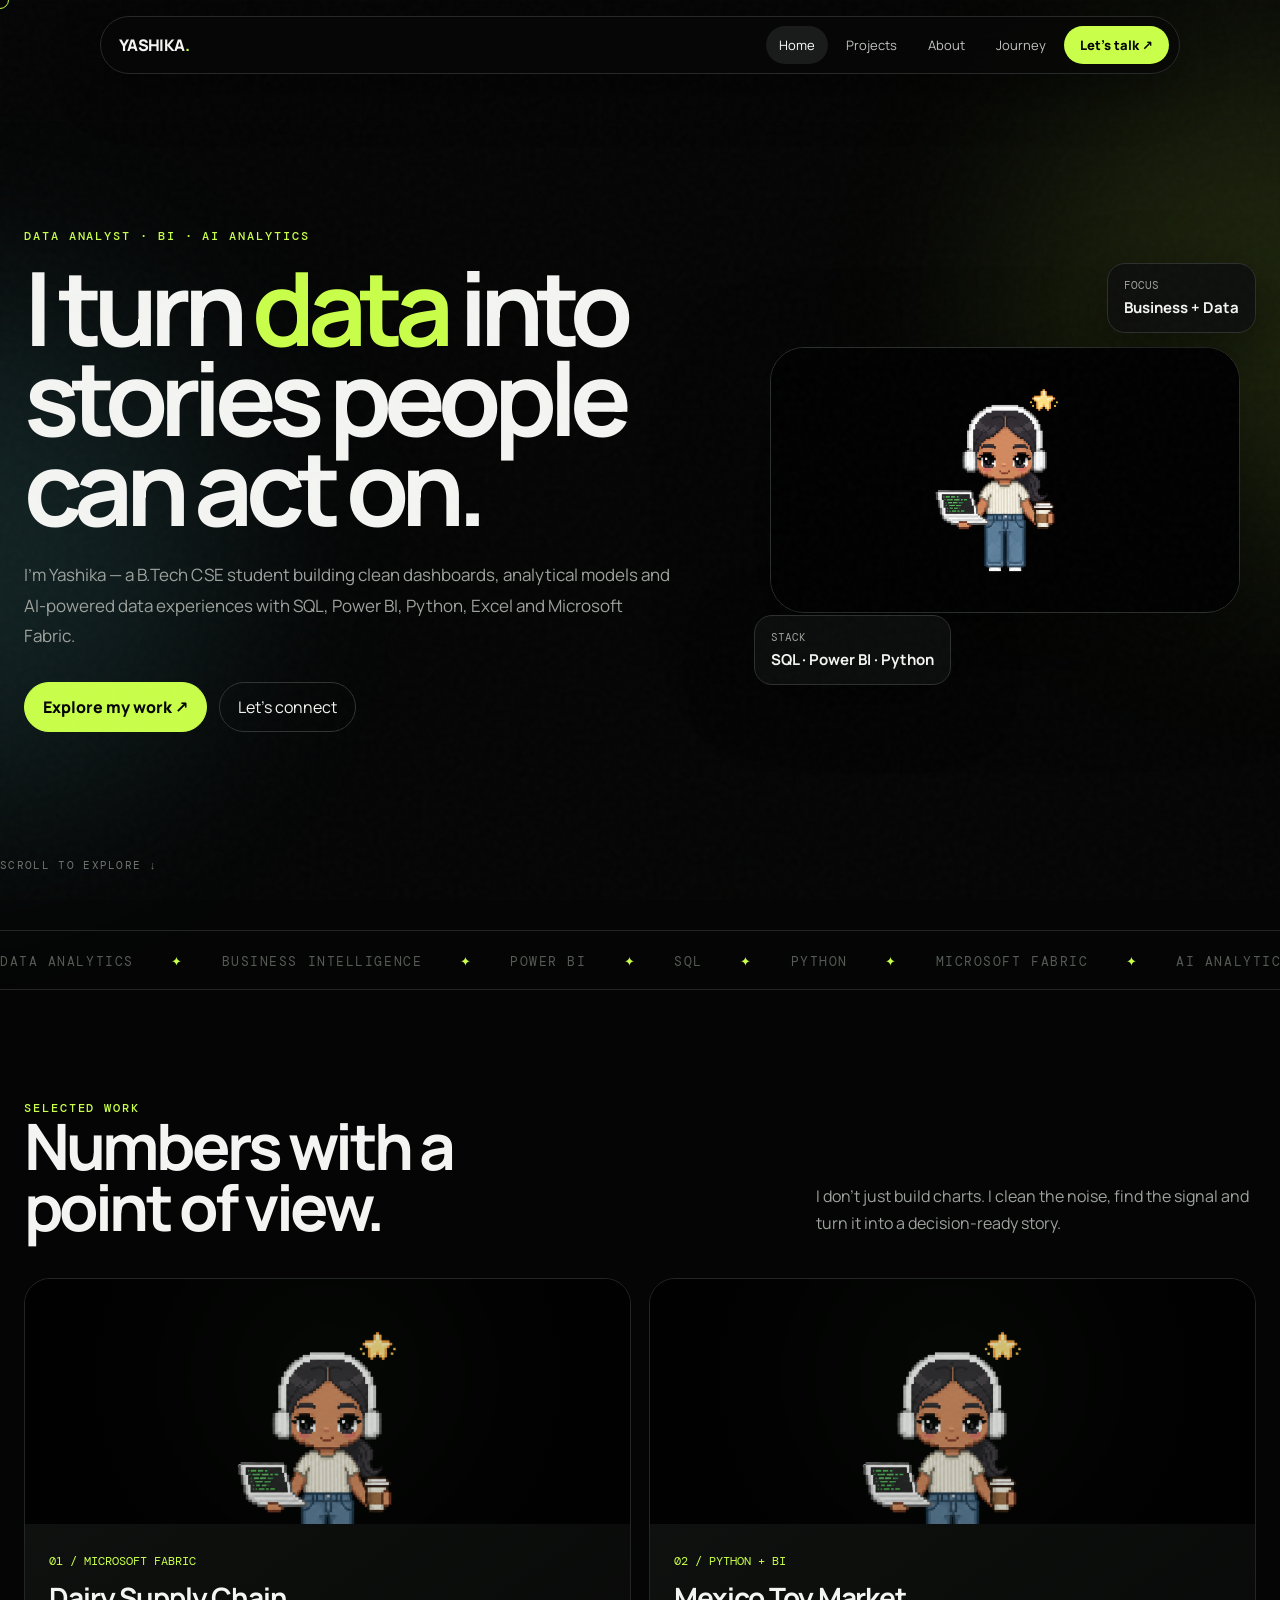
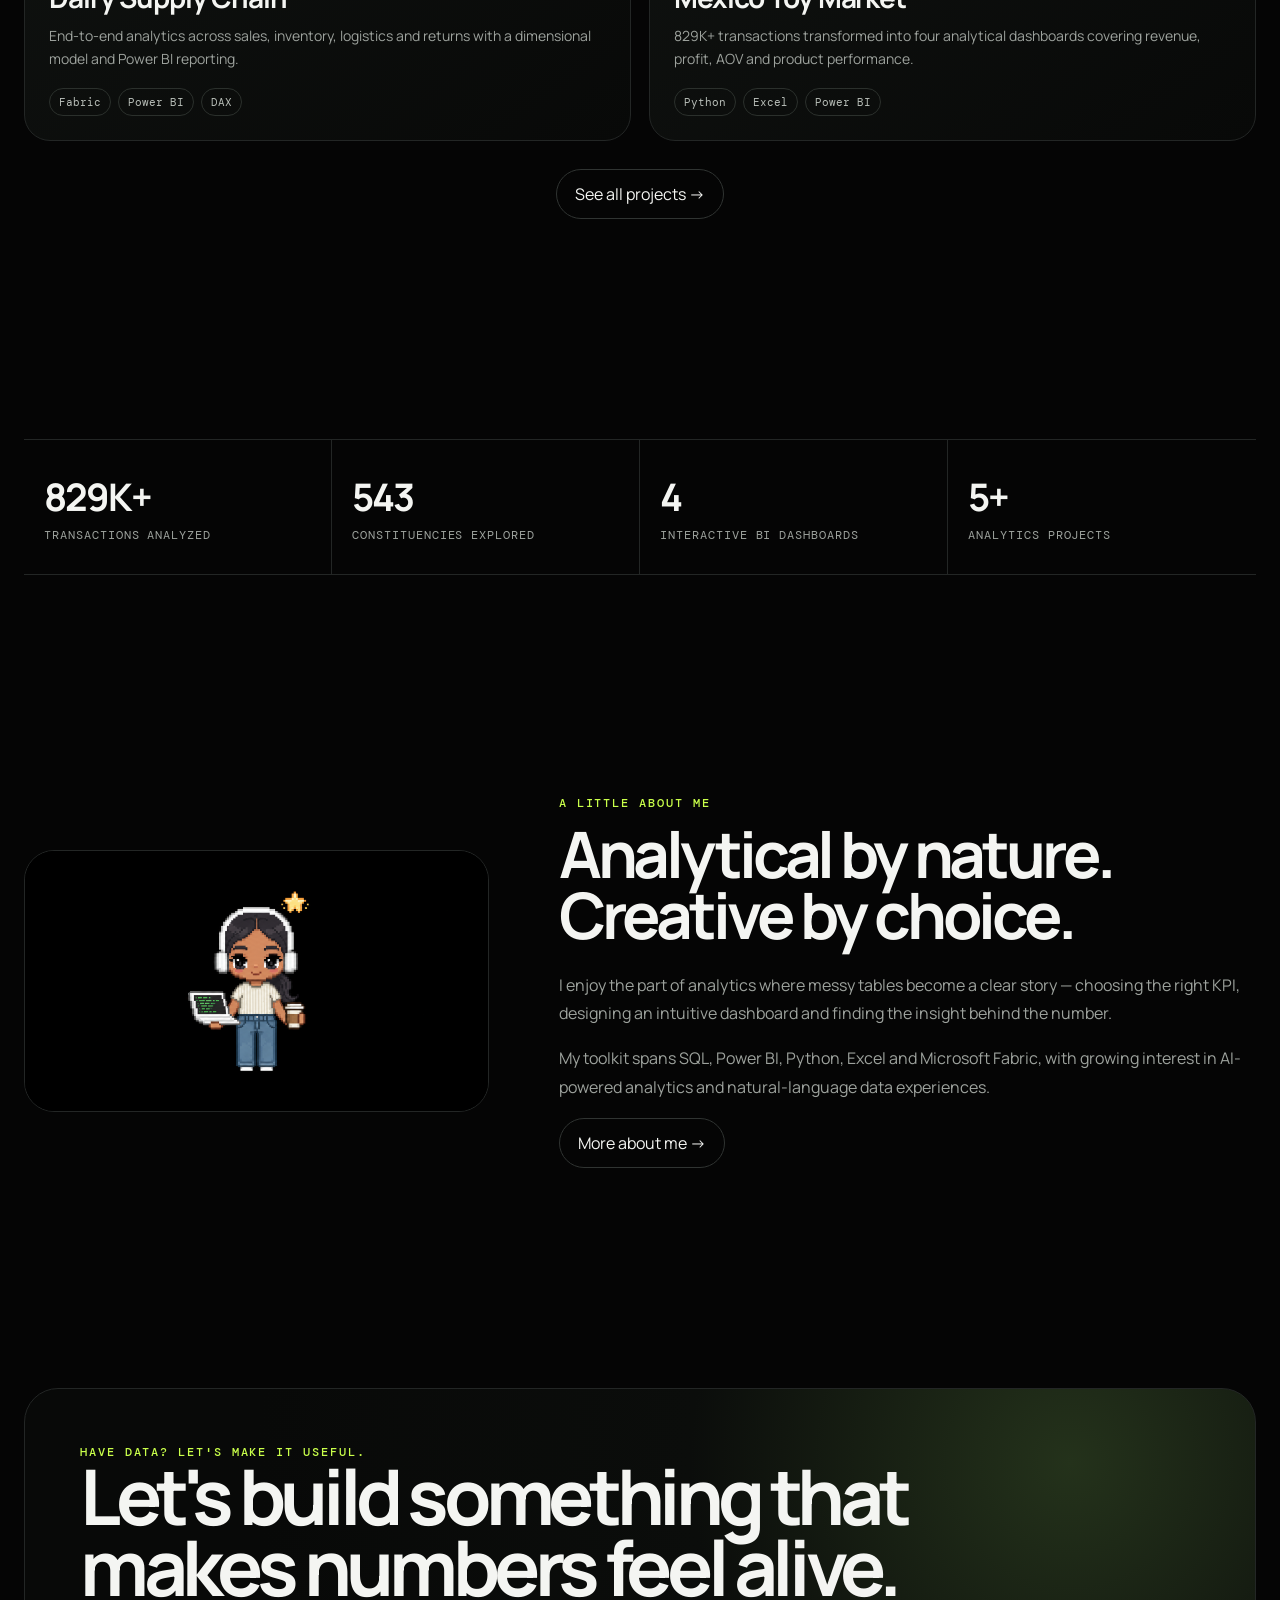
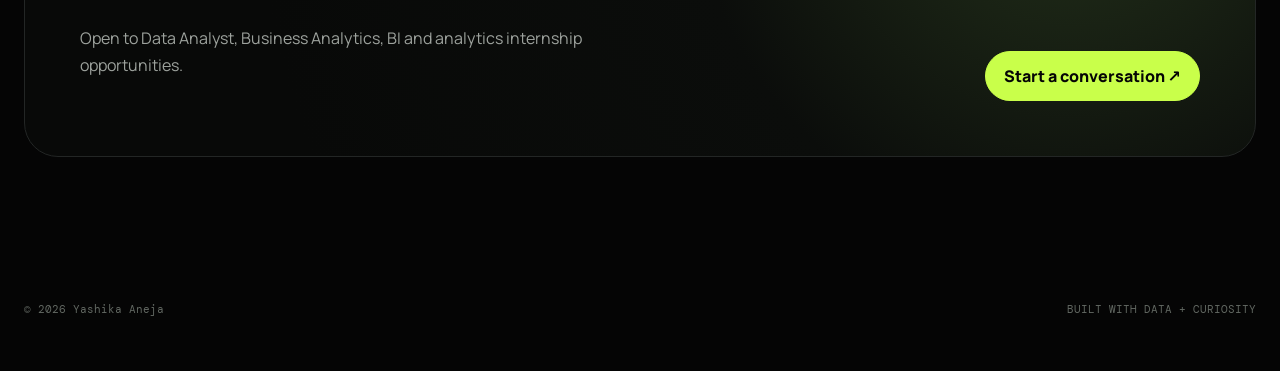
==== index.html @ e6362f11 "Add files via upload" ====
<!doctype html><html lang="en"><head><meta charset="utf-8"><meta name="viewport" content="width=device-width,initial-scale=1"><title>Yashika Aneja — Data Analyst</title><meta name="description" content="Yashika Aneja — Data Analyst portfolio: SQL, Power BI, Python, Microsoft Fabric and AI-powered analytics."><link rel="stylesheet" href="style.css"></head><body><div class="grid-bg"></div><div class="noise"></div><div class="blob one"></div><div class="blob two"></div><div class="cursor"></div>
<nav><a class="brand" href="index.html">YASHIKA<span>.</span></a><div class="navlinks"><a href="index.html">Home</a><a href="projects.html">Projects</a><a href="about.html">About</a><a href="experience.html">Journey</a><a class="nav-cta" href="contact.html">Let's talk ↗</a></div><button class="menu">☰</button></nav>
<main><section class="hero"><div class="container hero-grid"><div class="reveal"><div class="eyebrow">Data Analyst · BI · AI Analytics</div><h1>I turn <span class="accent">data</span> into stories people can act on.</h1><p>I'm Yashika — a B.Tech CSE student building clean dashboards, analytical models and AI-powered data experiences with SQL, Power BI, Python, Excel and Microsoft Fabric.</p><div class="actions"><a class="btn primary" href="projects.html">Explore my work ↗</a><a class="btn" href="contact.html">Let's connect</a></div></div><div class="hero-visual reveal"><video class="hero-video floaty" autoplay muted loop playsinline poster="assets/pixel-character.png"><source src="assets/pixel-character.mp4" type="video/mp4"></video><div class="float-card fc1"><small>FOCUS</small><strong>Business + Data</strong></div><div class="float-card fc2"><small>STACK</small><strong>SQL · Power BI · Python</strong></div></div></div><div class="container scroll mono">SCROLL TO EXPLORE ↓</div></section>
<div class="marquee"><div class="track">DATA ANALYTICS <span>✦</span> BUSINESS INTELLIGENCE <span>✦</span> POWER BI <span>✦</span> SQL <span>✦</span> PYTHON <span>✦</span> MICROSOFT FABRIC <span>✦</span> AI ANALYTICS <span>✦</span> DATA STORYTELLING <span>✦</span> DATA ANALYTICS <span>✦</span> BUSINESS INTELLIGENCE <span>✦</span> POWER BI <span>✦</span> SQL <span>✦</span> PYTHON <span>✦</span></div></div>
<section><div class="container"><div class="section-head reveal"><div><div class="eyebrow">Selected work</div><h2>Numbers with a<br>point of view.</h2></div><p>I don't just build charts. I clean the noise, find the signal and turn it into a decision-ready story.</p></div><div class="cards"><article class="project reveal"><div class="visual"><img src="assets/pixel-character.png" alt="Pixel art analyst visual"></div><div class="project-body"><span class="project-num">01 / MICROSOFT FABRIC</span><h3>Dairy Supply Chain</h3><p>End-to-end analytics across sales, inventory, logistics and returns with a dimensional model and Power BI reporting.</p><div class="tags"><span class="tag">Fabric</span><span class="tag">Power BI</span><span class="tag">DAX</span></div></div><span class="view">↗</span></article><article class="project reveal"><div class="visual"><img src="assets/pixel-character.png" alt="Pixel art analyst visual"></div><div class="project-body"><span class="project-num">02 / PYTHON + BI</span><h3>Mexico Toy Market</h3><p>829K+ transactions transformed into four analytical dashboards covering revenue, profit, AOV and product performance.</p><div class="tags"><span class="tag">Python</span><span class="tag">Excel</span><span class="tag">Power BI</span></div></div><span class="view">↗</span></article></div><div class="actions" style="justify-content:center;margin-top:28px"><a class="btn" href="projects.html">See all projects →</a></div></div></section>
<section><div class="container"><div class="stats reveal"><div class="stat"><strong>829K+</strong><span>transactions analyzed</span></div><div class="stat"><strong>543</strong><span>constituencies explored</span></div><div class="stat"><strong>4</strong><span>interactive BI dashboards</span></div><div class="stat"><strong>5+</strong><span>analytics projects</span></div></div></div></section>
<section><div class="container about-grid"><div class="portrait reveal"><img src="assets/pixel-character.png" alt="Yashika pixel-art portfolio character"></div><div class="about-copy reveal"><div class="eyebrow">A little about me</div><h2>Analytical by nature. Creative by choice.</h2><p>I enjoy the part of analytics where messy tables become a clear story — choosing the right KPI, designing an intuitive dashboard and finding the insight behind the number.</p><p>My toolkit spans SQL, Power BI, Python, Excel and Microsoft Fabric, with growing interest in AI-powered analytics and natural-language data experiences.</p><a class="btn" href="about.html">More about me →</a></div></div></section>
<section><div class="container"><div class="contact reveal"><div class="contact-grid"><div><div class="eyebrow">Have data? Let's make it useful.</div><h2>Let's build something that makes numbers feel alive.</h2><p>Open to Data Analyst, Business Analytics, BI and analytics internship opportunities.</p></div><a class="btn primary" href="contact.html">Start a conversation ↗</a></div></div></div></section></main><footer class="container"><span>© <span id="year"></span> Yashika Aneja</span><span>BUILT WITH DATA + CURIOSITY</span></footer><script src="main.js"></script></body></html>
---- style.css ----
@import url('https://fonts.googleapis.com/css2?family=DM+Mono:wght@400;500&family=Manrope:wght@400;500;600;700;800&display=swap');
:root{--bg:#050505;--panel:#0c0d0d;--panel2:#111313;--text:#f4f5f2;--muted:#9da29d;--line:#232625;--lime:#c9ff4a;--cyan:#72f6ff;--green:#7dff9d;--orange:#ffb86b;--max:1240px;--radius:26px;}
*{box-sizing:border-box;margin:0;padding:0}html{scroll-behavior:smooth}body{background:var(--bg);color:var(--text);font-family:Manrope,system-ui,sans-serif;overflow-x:hidden}a{text-decoration:none;color:inherit}button{font:inherit}.container{width:min(var(--max),calc(100% - 48px));margin:auto}.mono{font-family:'DM Mono',monospace}.eyebrow{color:var(--lime);font:500 12px 'DM Mono',monospace;text-transform:uppercase;letter-spacing:.16em}.grid-bg{position:fixed;inset:0;pointer-events:none;opacity:.28;background-image:linear-gradient(rgba(255,255,255,.035) 1px,transparent 1px),linear-gradient(90deg,rgba(255,255,255,.035) 1px,transparent 1px);background-size:60px 60px;mask-image:linear-gradient(to bottom,black,transparent 85%);z-index:-3}.noise{position:fixed;inset:0;pointer-events:none;opacity:.035;z-index:20;background-image:url("data:image/svg+xml,%3Csvg viewBox='0 0 180 180' xmlns='http://www.w3.org/2000/svg'%3E%3Cfilter id='n'%3E%3CfeTurbulence type='fractalNoise' baseFrequency='.8' numOctaves='4' stitchTiles='stitch'/%3E%3C/filter%3E%3Crect width='100%25' height='100%25' filter='url(%23n)' opacity='.7'/%3E%3C/svg%3E")}.blob{position:fixed;width:520px;height:520px;border-radius:50%;filter:blur(110px);opacity:.12;pointer-events:none;z-index:-2}.blob.one{background:var(--lime);top:5%;right:-250px}.blob.two{background:var(--cyan);bottom:10%;left:-300px}
nav{position:fixed;top:16px;left:50%;transform:translateX(-50%);width:min(1080px,calc(100% - 28px));z-index:50;background:rgba(7,8,8,.72);backdrop-filter:blur(18px);border:1px solid #272a28;border-radius:999px;padding:9px 10px 9px 18px;display:flex;align-items:center;justify-content:space-between;box-shadow:0 18px 50px rgba(0,0,0,.35)}.brand{font-weight:800;letter-spacing:-.04em}.brand span{color:var(--lime)}.navlinks{display:flex;gap:5px}.navlinks a{font-size:13px;color:#bfc3bf;padding:10px 13px;border-radius:999px;transition:.25s}.navlinks a:hover,.navlinks a.active{background:#191c1a;color:#fff}.nav-cta{background:var(--lime)!important;color:#050505!important;font-weight:800!important;padding:10px 16px!important}.menu{display:none;background:none;border:0;color:#fff;font-size:22px}
.hero{min-height:100vh;display:grid;place-items:center;padding:150px 0 90px;position:relative}.hero-grid{display:grid;grid-template-columns:1.15fr .85fr;gap:50px;align-items:center}.hero h1{font-size:clamp(58px,8vw,116px);line-height:.88;letter-spacing:-.075em;margin:18px 0 28px;max-width:900px}.hero h1 .accent{color:var(--lime)}.hero p{color:var(--muted);font-size:17px;line-height:1.8;max-width:650px}.actions{display:flex;gap:12px;margin-top:30px;flex-wrap:wrap}.btn{display:inline-flex;align-items:center;gap:9px;padding:13px 18px;border:1px solid #303432;border-radius:999px;transition:.25s}.btn.primary{background:var(--lime);color:#050505;border-color:var(--lime);font-weight:800}.btn:hover{transform:translateY(-3px);border-color:#59605b}.hero-visual{position:relative;min-height:570px;display:grid;place-items:center}.hero-video{width:min(470px,100%);border-radius:34px;border:1px solid #2b2f2d;box-shadow:0 40px 100px rgba(0,0,0,.55);background:#000}.float-card{position:absolute;background:rgba(13,15,14,.86);backdrop-filter:blur(14px);border:1px solid #2c302e;border-radius:18px;padding:14px 16px;box-shadow:0 18px 60px #0008}.float-card small{color:var(--muted);display:block;font:11px 'DM Mono';margin-bottom:4px}.float-card strong{font-size:15px}.fc1{top:12%;right:0}.fc2{bottom:14%;left:0}.scroll{position:absolute;bottom:28px;left:0;color:#6f756f;font:11px 'DM Mono';letter-spacing:.12em}
section{padding:110px 0}.section-head{display:flex;align-items:end;justify-content:space-between;gap:30px;margin-bottom:40px}.section-head h2{font-size:clamp(38px,5vw,68px);letter-spacing:-.06em;line-height:.95}.section-head p{max-width:440px;color:var(--muted);line-height:1.7}.cards{display:grid;grid-template-columns:repeat(2,1fr);gap:18px}.project{min-height:420px;border:1px solid var(--line);border-radius:var(--radius);overflow:hidden;background:linear-gradient(145deg,#111412,#080908);position:relative;transition:.4s}.project:hover{transform:translateY(-8px);border-color:#424841}.project .visual{height:245px;display:grid;place-items:center;background:radial-gradient(circle at 50% 40%,#203020,#0a0c0a 58%,#060606);overflow:hidden}.project .visual img{width:100%;height:100%;object-fit:cover;opacity:.82;transition:.5s}.project:hover .visual img{transform:scale(1.04)}.project-body{padding:24px}.project-num{color:var(--lime);font:12px 'DM Mono'}.project h3{font-size:28px;letter-spacing:-.04em;margin:8px 0}.project p{color:var(--muted);line-height:1.65;font-size:14px}.tags{display:flex;gap:7px;flex-wrap:wrap;margin-top:18px}.tag{border:1px solid #2b302c;border-radius:999px;padding:6px 9px;color:#b8beb8;font:11px 'DM Mono'}.view{position:absolute;right:20px;top:205px;background:var(--lime);color:#060706;border-radius:50%;width:46px;height:46px;display:grid;place-items:center;font-weight:800;transform:translateY(20px);opacity:0;transition:.3s}.project:hover .view{opacity:1;transform:translateY(0)}
.stats{display:grid;grid-template-columns:repeat(4,1fr);border-top:1px solid var(--line);border-bottom:1px solid var(--line)}.stat{padding:30px 20px;border-right:1px solid var(--line)}.stat:last-child{border:0}.stat strong{display:block;font-size:38px;letter-spacing:-.05em}.stat span{color:var(--muted);font:12px 'DM Mono';text-transform:uppercase;letter-spacing:.08em}
.about-grid{display:grid;grid-template-columns:.8fr 1.2fr;gap:70px;align-items:center}.portrait{border-radius:30px;border:1px solid var(--line);overflow:hidden;background:#000;position:relative}.portrait img{width:100%;display:block}.about-copy h2{font-size:clamp(42px,5vw,72px);line-height:.96;letter-spacing:-.065em;margin:12px 0 25px}.about-copy p{color:var(--muted);line-height:1.8;margin-bottom:16px}.skill-cloud{display:flex;flex-wrap:wrap;gap:9px;margin-top:24px}.skill{padding:10px 13px;border:1px solid #2b302c;border-radius:999px;color:#d7dbd5;font-size:13px}.skill.hot{background:#d8ff6520;border-color:#60702f;color:var(--lime)}
.timeline{border-left:1px solid #2b2f2c;margin-left:10px}.item{position:relative;padding:0 0 44px 34px}.item:before{content:'';position:absolute;left:-5px;top:7px;width:9px;height:9px;border-radius:50%;background:var(--lime);box-shadow:0 0 20px #c9ff4a88}.item .date{font:11px 'DM Mono';color:var(--lime);margin-bottom:8px}.item h3{font-size:22px}.item h4{font-size:14px;color:#aeb4ae;margin:5px 0 12px}.item p{color:var(--muted);line-height:1.7;font-size:14px;max-width:750px}
.contact{border:1px solid var(--line);border-radius:34px;padding:55px;background:radial-gradient(circle at 85% 20%,#24321b,#0b0d0b 35%,#080908 75%);position:relative;overflow:hidden}.contact h2{font-size:clamp(46px,6vw,84px);letter-spacing:-.07em;max-width:850px;line-height:.93}.contact p{color:var(--muted);margin:22px 0;max-width:600px;line-height:1.7}.contact-grid{display:grid;grid-template-columns:1fr auto;align-items:end;gap:30px}.socials{display:flex;gap:10px;flex-wrap:wrap}.socials a{border:1px solid #303530;border-radius:999px;padding:10px 14px;font:12px 'DM Mono';transition:.25s}.socials a:hover{background:#fff;color:#000}
footer{padding:35px 0 55px;color:#626862;font:11px 'DM Mono';display:flex;justify-content:space-between}.page-hero{padding:170px 0 75px}.page-hero h1{font-size:clamp(55px,8vw,110px);letter-spacing:-.08em;line-height:.9;max-width:900px;margin-top:15px}.page-hero p{color:var(--muted);max-width:650px;line-height:1.8;margin-top:25px}.filter{display:flex;gap:8px;flex-wrap:wrap;margin-bottom:28px}.filter button{background:none;color:#9da29d;border:1px solid #292d2a;border-radius:999px;padding:9px 13px;cursor:pointer}.filter button.active,.filter button:hover{background:var(--lime);color:#050505;border-color:var(--lime)}.project-detail{display:grid;grid-template-columns:1fr 1fr;gap:45px;padding:25px 0 90px}.detail-visual{border:1px solid var(--line);border-radius:28px;overflow:hidden;background:#000}.detail-visual img{width:100%;display:block}.detail-copy h2{font-size:42px;letter-spacing:-.05em;margin-bottom:15px}.detail-copy p{color:var(--muted);line-height:1.8;margin-bottom:18px}.detail-copy ul{padding-left:20px;color:#bfc5be;line-height:2}.contact-form{display:grid;gap:15px;margin-top:30px;max-width:760px}.contact-form input,.contact-form textarea{background:#0c0e0d;border:1px solid #2b302c;color:#fff;border-radius:14px;padding:15px 16px;outline:0}.contact-form input:focus,.contact-form textarea:focus{border-color:#71803d}.contact-form textarea{min-height:150px;resize:vertical}.reveal{opacity:0;transform:translateY(30px);transition:opacity .8s ease,transform .8s ease}.reveal.visible{opacity:1;transform:none}.marquee{overflow:hidden;border-block:1px solid var(--line);padding:18px 0;margin-top:30px;white-space:nowrap}.track{display:inline-block;animation:marquee 25s linear infinite;color:#555b55;font:13px 'DM Mono';text-transform:uppercase;letter-spacing:.12em}.track span{color:var(--lime);margin:0 28px}@keyframes marquee{to{transform:translateX(-50%)}}@keyframes float{50%{transform:translateY(-10px)}}.floaty{animation:float 4s ease-in-out infinite}.cursor{position:fixed;width:18px;height:18px;border:1px solid var(--lime);border-radius:50%;pointer-events:none;z-index:100;transform:translate(-50%,-50%);mix-blend-mode:difference;transition:width .2s,height .2s}.cursor.big{width:48px;height:48px}
@media(max-width:850px){.hero-grid,.about-grid,.project-detail,.contact-grid{grid-template-columns:1fr}.hero{padding-top:135px}.hero-visual{min-height:480px}.cards{grid-template-columns:1fr}.stats{grid-template-columns:1fr 1fr}.stat:nth-child(2){border-right:0}.stat:nth-child(-n+2){border-bottom:1px solid var(--line)}.navlinks{display:none}.menu{display:block}.navlinks.open{position:absolute;top:62px;left:0;right:0;background:#0a0b0b;border:1px solid var(--line);border-radius:22px;padding:10px;display:flex;flex-direction:column}.navlinks a{width:100%}.fc1{right:-5px}.fc2{left:-5px}.contact{padding:34px 25px}}@media(max-width:520px){.container{width:min(var(--max),calc(100% - 28px))}.hero h1{font-size:58px}.stats{grid-template-columns:1fr}.stat{border-right:0!important;border-bottom:1px solid var(--line)!important}.stat:last-child{border-bottom:0!important}.section-head{display:block}.section-head p{margin-top:18px}.hero-video{width:94%}.hero-visual{min-height:400px}.float-card{font-size:12px}.fc1{top:7%;right:0}.fc2{bottom:8%;left:0}}
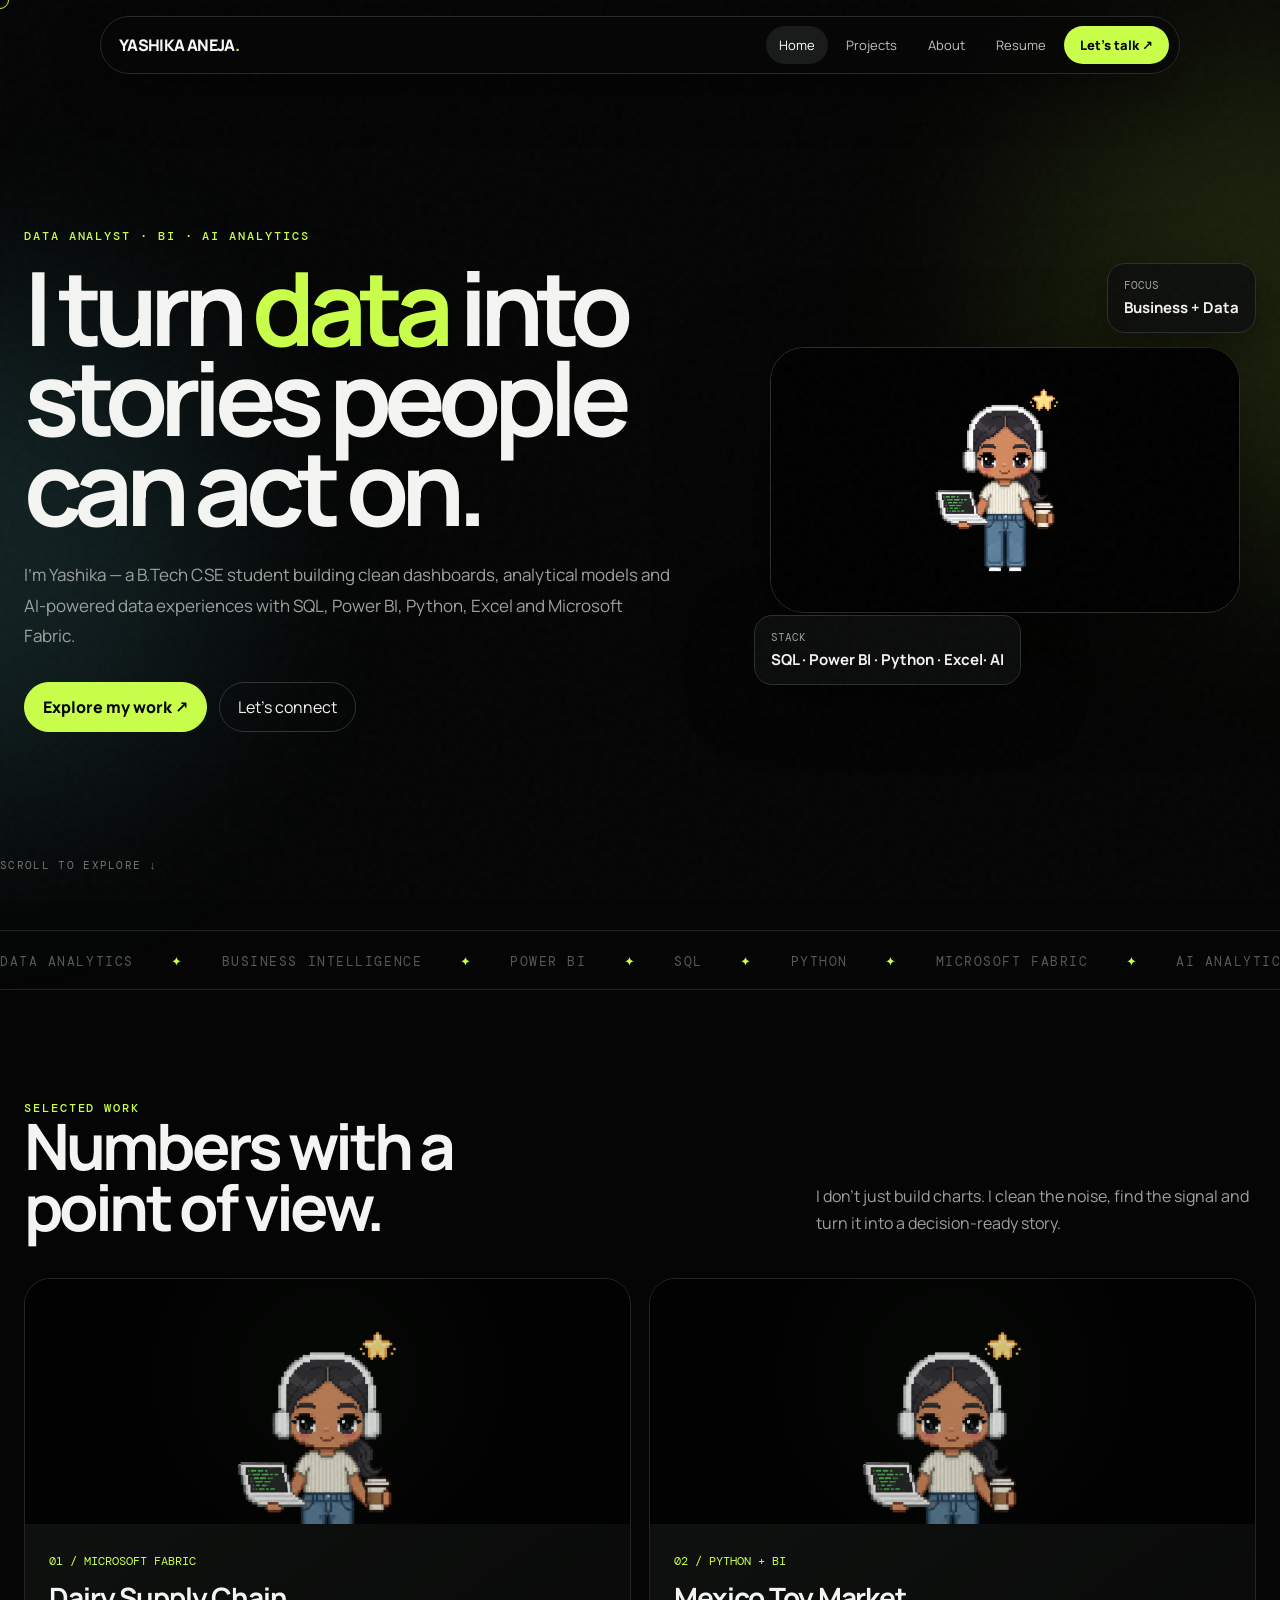
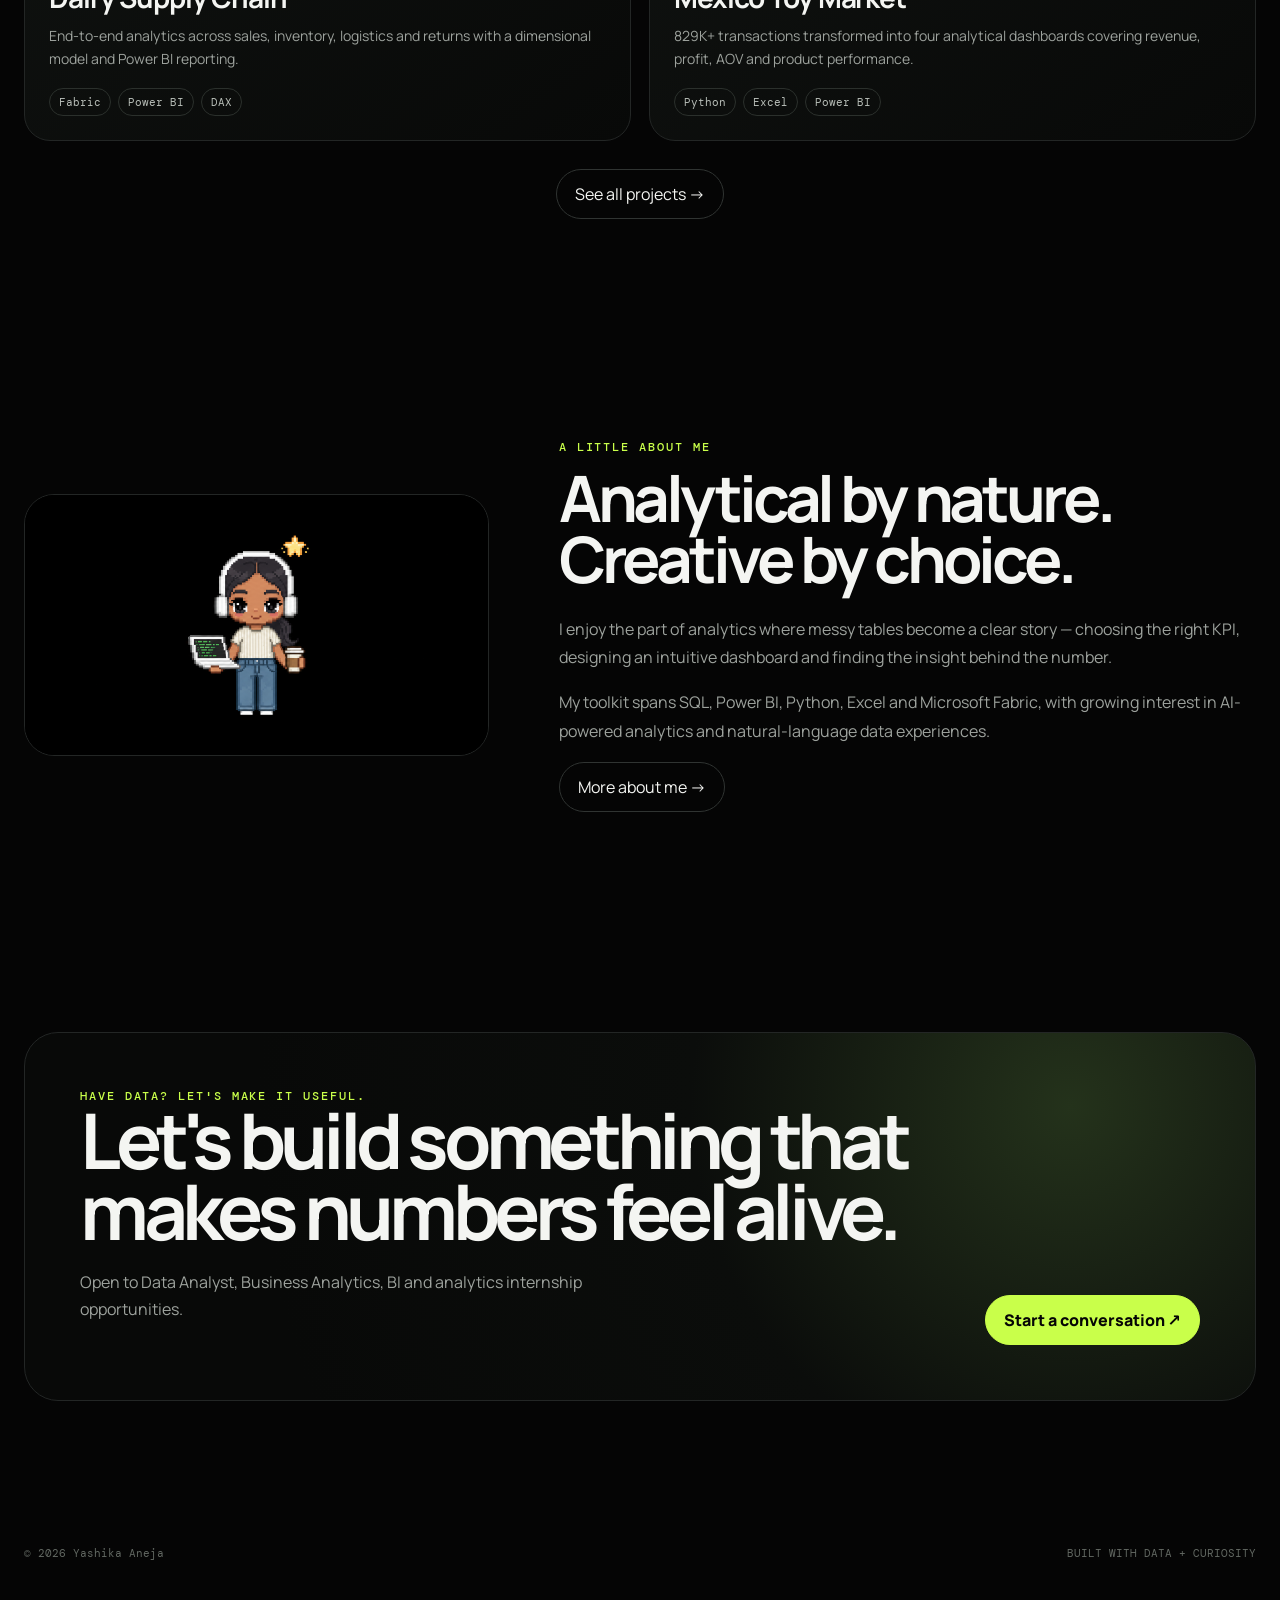
==== commit d8cfd860: "Add files via upload" ====
--- a/index.html
+++ b/index.html
@@ -1,8 +1,131 @@
-<!doctype html><html lang="en"><head><meta charset="utf-8"><meta name="viewport" content="width=device-width,initial-scale=1"><title>Yashika Aneja — Data Analyst</title><meta name="description" content="Yashika Aneja — Data Analyst portfolio: SQL, Power BI, Python, Microsoft Fabric and AI-powered analytics."><link rel="stylesheet" href="style.css"></head><body><div class="grid-bg"></div><div class="noise"></div><div class="blob one"></div><div class="blob two"></div><div class="cursor"></div>
-<nav><a class="brand" href="index.html">YASHIKA<span>.</span></a><div class="navlinks"><a href="index.html">Home</a><a href="projects.html">Projects</a><a href="about.html">About</a><a href="experience.html">Journey</a><a class="nav-cta" href="contact.html">Let's talk ↗</a></div><button class="menu">☰</button></nav>
-<main><section class="hero"><div class="container hero-grid"><div class="reveal"><div class="eyebrow">Data Analyst · BI · AI Analytics</div><h1>I turn <span class="accent">data</span> into stories people can act on.</h1><p>I'm Yashika — a B.Tech CSE student building clean dashboards, analytical models and AI-powered data experiences with SQL, Power BI, Python, Excel and Microsoft Fabric.</p><div class="actions"><a class="btn primary" href="projects.html">Explore my work ↗</a><a class="btn" href="contact.html">Let's connect</a></div></div><div class="hero-visual reveal"><video class="hero-video floaty" autoplay muted loop playsinline poster="assets/pixel-character.png"><source src="assets/pixel-character.mp4" type="video/mp4"></video><div class="float-card fc1"><small>FOCUS</small><strong>Business + Data</strong></div><div class="float-card fc2"><small>STACK</small><strong>SQL · Power BI · Python</strong></div></div></div><div class="container scroll mono">SCROLL TO EXPLORE ↓</div></section>
-<div class="marquee"><div class="track">DATA ANALYTICS <span>✦</span> BUSINESS INTELLIGENCE <span>✦</span> POWER BI <span>✦</span> SQL <span>✦</span> PYTHON <span>✦</span> MICROSOFT FABRIC <span>✦</span> AI ANALYTICS <span>✦</span> DATA STORYTELLING <span>✦</span> DATA ANALYTICS <span>✦</span> BUSINESS INTELLIGENCE <span>✦</span> POWER BI <span>✦</span> SQL <span>✦</span> PYTHON <span>✦</span></div></div>
-<section><div class="container"><div class="section-head reveal"><div><div class="eyebrow">Selected work</div><h2>Numbers with a<br>point of view.</h2></div><p>I don't just build charts. I clean the noise, find the signal and turn it into a decision-ready story.</p></div><div class="cards"><article class="project reveal"><div class="visual"><img src="assets/pixel-character.png" alt="Pixel art analyst visual"></div><div class="project-body"><span class="project-num">01 / MICROSOFT FABRIC</span><h3>Dairy Supply Chain</h3><p>End-to-end analytics across sales, inventory, logistics and returns with a dimensional model and Power BI reporting.</p><div class="tags"><span class="tag">Fabric</span><span class="tag">Power BI</span><span class="tag">DAX</span></div></div><span class="view">↗</span></article><article class="project reveal"><div class="visual"><img src="assets/pixel-character.png" alt="Pixel art analyst visual"></div><div class="project-body"><span class="project-num">02 / PYTHON + BI</span><h3>Mexico Toy Market</h3><p>829K+ transactions transformed into four analytical dashboards covering revenue, profit, AOV and product performance.</p><div class="tags"><span class="tag">Python</span><span class="tag">Excel</span><span class="tag">Power BI</span></div></div><span class="view">↗</span></article></div><div class="actions" style="justify-content:center;margin-top:28px"><a class="btn" href="projects.html">See all projects →</a></div></div></section>
-<section><div class="container"><div class="stats reveal"><div class="stat"><strong>829K+</strong><span>transactions analyzed</span></div><div class="stat"><strong>543</strong><span>constituencies explored</span></div><div class="stat"><strong>4</strong><span>interactive BI dashboards</span></div><div class="stat"><strong>5+</strong><span>analytics projects</span></div></div></div></section>
-<section><div class="container about-grid"><div class="portrait reveal"><img src="assets/pixel-character.png" alt="Yashika pixel-art portfolio character"></div><div class="about-copy reveal"><div class="eyebrow">A little about me</div><h2>Analytical by nature. Creative by choice.</h2><p>I enjoy the part of analytics where messy tables become a clear story — choosing the right KPI, designing an intuitive dashboard and finding the insight behind the number.</p><p>My toolkit spans SQL, Power BI, Python, Excel and Microsoft Fabric, with growing interest in AI-powered analytics and natural-language data experiences.</p><a class="btn" href="about.html">More about me →</a></div></div></section>
-<section><div class="container"><div class="contact reveal"><div class="contact-grid"><div><div class="eyebrow">Have data? Let's make it useful.</div><h2>Let's build something that makes numbers feel alive.</h2><p>Open to Data Analyst, Business Analytics, BI and analytics internship opportunities.</p></div><a class="btn primary" href="contact.html">Start a conversation ↗</a></div></div></div></section></main><footer class="container"><span>© <span id="year"></span> Yashika Aneja</span><span>BUILT WITH DATA + CURIOSITY</span></footer><script src="main.js"></script></body></html>
+<!doctype html>
+<html lang="en">
+
+<head>
+    <meta charset="utf-8">
+    <meta name="viewport" content="width=device-width,initial-scale=1">
+    <title>Yashika Aneja — Data Analyst</title>
+    <meta name="description"
+        content="Yashika Aneja — Data Analyst portfolio: SQL, Power BI, Python, Microsoft Fabric and AI-powered analytics.">
+    <link rel="stylesheet" href="style.css">
+</head>
+
+<body>
+    <div class="grid-bg"></div>
+    <div class="noise"></div>
+    <div class="blob one"></div>
+    <div class="blob two"></div>
+    <div class="cursor"></div>
+    <nav><a class="brand" href="index.html">YASHIKA ANEJA<span>.</span></a>
+        <div class="navlinks"><a href="index.html">Home</a><a href="projects.html">Projects</a><a
+                href="about.html">About</a><a href="experience.html">Resume</a><a class="nav-cta"
+                href="contact.html">Let's talk ↗</a></div><button class="menu">☰</button>
+    </nav>
+    <main>
+        <section class="hero">
+            <div class="container hero-grid">
+                <div class="reveal">
+                    <div class="eyebrow">Data Analyst · BI · AI Analytics</div>
+                    <h1>I turn <span class="accent">data</span> into stories people can act on.</h1>
+                    <p>I'm Yashika — a B.Tech CSE student building clean dashboards, analytical models and AI-powered
+                        data experiences with SQL, Power BI, Python, Excel and Microsoft Fabric.</p>
+                    <div class="actions"><a class="btn primary" href="projects.html">Explore my work ↗</a><a class="btn"
+                            href="contact.html">Let's connect</a></div>
+                </div>
+                <div class="hero-visual reveal"><video class="hero-video floaty" autoplay muted loop playsinline
+                        poster="photos/pixel-character copy.png">
+                        <source src="videos/pixel-character.mp4" type="video/mp4">
+                    </video>
+                    <div class="float-card fc1"><small>FOCUS</small><strong>Business + Data</strong></div>
+                    <div class="float-card fc2"><small>STACK</small><strong>SQL · Power BI · Python · Excel· AI</strong></div>
+                </div>
+            </div>
+            <div class="container scroll mono">SCROLL TO EXPLORE ↓</div>
+        </section>
+        <div class="marquee">
+            <div class="track">DATA ANALYTICS <span>✦</span> BUSINESS INTELLIGENCE <span>✦</span> POWER BI
+                <span>✦</span> SQL <span>✦</span> PYTHON <span>✦</span> MICROSOFT FABRIC <span>✦</span> AI ANALYTICS
+                <span>✦</span> DATA STORYTELLING <span>✦</span> DATA ANALYTICS <span>✦</span> BUSINESS INTELLIGENCE
+                <span>✦</span> POWER BI <span>✦</span> SQL <span>✦</span> PYTHON <span>✦</span></div>
+        </div>
+        <section>
+            <div class="container">
+                <div class="section-head reveal">
+                    <div>
+                        <div class="eyebrow">Selected work</div>
+                        <h2>Numbers with a<br>point of view.</h2>
+                    </div>
+                    <p>I don't just build charts. I clean the noise, find the signal and turn it into a decision-ready
+                        story.</p>
+                </div>
+                <div class="cards">
+                    <a href="projects.html"><article class="project reveal">
+                        <div class="visual"><img src="photos/pixel-character copy.png" alt="Pixel art analyst visual"></div>
+                        <div class="project-body"><span class="project-num">01 / MICROSOFT FABRIC</span>
+                            <h3>Dairy Supply Chain</h3>
+                            <p>End-to-end analytics across sales, inventory, logistics and returns with a dimensional
+                                model and Power BI reporting.</p>
+                            <div class="tags"><span class="tag">Fabric</span><span class="tag">Power BI</span><span
+                                    class="tag">DAX</span></div>
+                        </div><span class="view">↗</span>
+                    </article></a>
+                    <a href="projects.html"><article class="project reveal">
+                        <div class="visual"><img src="photos/pixel-character copy.png" alt="Pixel art analyst visual"></div>
+                        <div class="project-body"><span class="project-num">02 / PYTHON + BI</span>
+                            <h3>Mexico Toy Market</h3>
+                            <p>829K+ transactions transformed into four analytical dashboards covering revenue, profit,
+                                AOV and product performance.</p>
+                            <div class="tags"><span class="tag">Python</span><span class="tag">Excel</span><span
+                                    class="tag">Power BI</span></div>
+                        </div><span class="view">↗</span>
+                    </article></a>
+                </div>
+                <div class="actions" style="justify-content:center;margin-top:28px"><a class="btn"
+                        href="projects.html">See all projects →</a></div>
+            </div>
+        </section>
+        <!-- <section>
+            <div class="container">
+                <div class="stats reveal">
+                    <div class="stat"><strong>829K+</strong><span>transactions analyzed</span></div>
+                    <div class="stat"><strong>543</strong><span>constituencies explored</span></div>
+                    <div class="stat"><strong>4</strong><span>interactive BI dashboards</span></div>
+                    <div class="stat"><strong>5+</strong><span>analytics projects</span></div>
+                </div>
+            </div>
+        </section> -->
+        <section>
+            <div class="container about-grid">
+                <div class="portrait reveal"><img src="photos/pixel-character copy.png"
+                        alt="Yashika pixel-art portfolio character"></div>
+                <div class="about-copy reveal">
+                    <div class="eyebrow">A little about me</div>
+                    <h2>Analytical by nature. Creative by choice.</h2>
+                    <p>I enjoy the part of analytics where messy tables become a clear story — choosing the right KPI,
+                        designing an intuitive dashboard and finding the insight behind the number.</p>
+                    <p>My toolkit spans SQL, Power BI, Python, Excel and Microsoft Fabric, with growing interest in
+                        AI-powered analytics and natural-language data experiences.</p><a class="btn"
+                        href="about.html">More about me →</a>
+                </div>
+            </div>
+        </section>
+        <section>
+            <div class="container">
+                <div class="contact reveal">
+                    <div class="contact-grid">
+                        <div>
+                            <div class="eyebrow">Have data? Let's make it useful.</div>
+                            <h2>Let's build something that makes numbers feel alive.</h2>
+                            <p>Open to Data Analyst, Business Analytics, BI and analytics internship opportunities.</p>
+                        </div><a class="btn primary" href="contact.html">Start a conversation ↗</a>
+                    </div>
+                </div>
+            </div>
+        </section>
+    </main>
+    <footer class="container"><span>© <span id="year"></span> Yashika Aneja</span><span>BUILT WITH DATA +
+            CURIOSITY</span></footer>
+    <script src="main.js"></script>
+</body>
+
+</html>
--- a/style.css
+++ b/style.css
@@ -1,12 +1,885 @@
 @import url('https://fonts.googleapis.com/css2?family=DM+Mono:wght@400;500&family=Manrope:wght@400;500;600;700;800&display=swap');
-:root{--bg:#050505;--panel:#0c0d0d;--panel2:#111313;--text:#f4f5f2;--muted:#9da29d;--line:#232625;--lime:#c9ff4a;--cyan:#72f6ff;--green:#7dff9d;--orange:#ffb86b;--max:1240px;--radius:26px;}
-*{box-sizing:border-box;margin:0;padding:0}html{scroll-behavior:smooth}body{background:var(--bg);color:var(--text);font-family:Manrope,system-ui,sans-serif;overflow-x:hidden}a{text-decoration:none;color:inherit}button{font:inherit}.container{width:min(var(--max),calc(100% - 48px));margin:auto}.mono{font-family:'DM Mono',monospace}.eyebrow{color:var(--lime);font:500 12px 'DM Mono',monospace;text-transform:uppercase;letter-spacing:.16em}.grid-bg{position:fixed;inset:0;pointer-events:none;opacity:.28;background-image:linear-gradient(rgba(255,255,255,.035) 1px,transparent 1px),linear-gradient(90deg,rgba(255,255,255,.035) 1px,transparent 1px);background-size:60px 60px;mask-image:linear-gradient(to bottom,black,transparent 85%);z-index:-3}.noise{position:fixed;inset:0;pointer-events:none;opacity:.035;z-index:20;background-image:url("data:image/svg+xml,%3Csvg viewBox='0 0 180 180' xmlns='http://www.w3.org/2000/svg'%3E%3Cfilter id='n'%3E%3CfeTurbulence type='fractalNoise' baseFrequency='.8' numOctaves='4' stitchTiles='stitch'/%3E%3C/filter%3E%3Crect width='100%25' height='100%25' filter='url(%23n)' opacity='.7'/%3E%3C/svg%3E")}.blob{position:fixed;width:520px;height:520px;border-radius:50%;filter:blur(110px);opacity:.12;pointer-events:none;z-index:-2}.blob.one{background:var(--lime);top:5%;right:-250px}.blob.two{background:var(--cyan);bottom:10%;left:-300px}
-nav{position:fixed;top:16px;left:50%;transform:translateX(-50%);width:min(1080px,calc(100% - 28px));z-index:50;background:rgba(7,8,8,.72);backdrop-filter:blur(18px);border:1px solid #272a28;border-radius:999px;padding:9px 10px 9px 18px;display:flex;align-items:center;justify-content:space-between;box-shadow:0 18px 50px rgba(0,0,0,.35)}.brand{font-weight:800;letter-spacing:-.04em}.brand span{color:var(--lime)}.navlinks{display:flex;gap:5px}.navlinks a{font-size:13px;color:#bfc3bf;padding:10px 13px;border-radius:999px;transition:.25s}.navlinks a:hover,.navlinks a.active{background:#191c1a;color:#fff}.nav-cta{background:var(--lime)!important;color:#050505!important;font-weight:800!important;padding:10px 16px!important}.menu{display:none;background:none;border:0;color:#fff;font-size:22px}
-.hero{min-height:100vh;display:grid;place-items:center;padding:150px 0 90px;position:relative}.hero-grid{display:grid;grid-template-columns:1.15fr .85fr;gap:50px;align-items:center}.hero h1{font-size:clamp(58px,8vw,116px);line-height:.88;letter-spacing:-.075em;margin:18px 0 28px;max-width:900px}.hero h1 .accent{color:var(--lime)}.hero p{color:var(--muted);font-size:17px;line-height:1.8;max-width:650px}.actions{display:flex;gap:12px;margin-top:30px;flex-wrap:wrap}.btn{display:inline-flex;align-items:center;gap:9px;padding:13px 18px;border:1px solid #303432;border-radius:999px;transition:.25s}.btn.primary{background:var(--lime);color:#050505;border-color:var(--lime);font-weight:800}.btn:hover{transform:translateY(-3px);border-color:#59605b}.hero-visual{position:relative;min-height:570px;display:grid;place-items:center}.hero-video{width:min(470px,100%);border-radius:34px;border:1px solid #2b2f2d;box-shadow:0 40px 100px rgba(0,0,0,.55);background:#000}.float-card{position:absolute;background:rgba(13,15,14,.86);backdrop-filter:blur(14px);border:1px solid #2c302e;border-radius:18px;padding:14px 16px;box-shadow:0 18px 60px #0008}.float-card small{color:var(--muted);display:block;font:11px 'DM Mono';margin-bottom:4px}.float-card strong{font-size:15px}.fc1{top:12%;right:0}.fc2{bottom:14%;left:0}.scroll{position:absolute;bottom:28px;left:0;color:#6f756f;font:11px 'DM Mono';letter-spacing:.12em}
-section{padding:110px 0}.section-head{display:flex;align-items:end;justify-content:space-between;gap:30px;margin-bottom:40px}.section-head h2{font-size:clamp(38px,5vw,68px);letter-spacing:-.06em;line-height:.95}.section-head p{max-width:440px;color:var(--muted);line-height:1.7}.cards{display:grid;grid-template-columns:repeat(2,1fr);gap:18px}.project{min-height:420px;border:1px solid var(--line);border-radius:var(--radius);overflow:hidden;background:linear-gradient(145deg,#111412,#080908);position:relative;transition:.4s}.project:hover{transform:translateY(-8px);border-color:#424841}.project .visual{height:245px;display:grid;place-items:center;background:radial-gradient(circle at 50% 40%,#203020,#0a0c0a 58%,#060606);overflow:hidden}.project .visual img{width:100%;height:100%;object-fit:cover;opacity:.82;transition:.5s}.project:hover .visual img{transform:scale(1.04)}.project-body{padding:24px}.project-num{color:var(--lime);font:12px 'DM Mono'}.project h3{font-size:28px;letter-spacing:-.04em;margin:8px 0}.project p{color:var(--muted);line-height:1.65;font-size:14px}.tags{display:flex;gap:7px;flex-wrap:wrap;margin-top:18px}.tag{border:1px solid #2b302c;border-radius:999px;padding:6px 9px;color:#b8beb8;font:11px 'DM Mono'}.view{position:absolute;right:20px;top:205px;background:var(--lime);color:#060706;border-radius:50%;width:46px;height:46px;display:grid;place-items:center;font-weight:800;transform:translateY(20px);opacity:0;transition:.3s}.project:hover .view{opacity:1;transform:translateY(0)}
-.stats{display:grid;grid-template-columns:repeat(4,1fr);border-top:1px solid var(--line);border-bottom:1px solid var(--line)}.stat{padding:30px 20px;border-right:1px solid var(--line)}.stat:last-child{border:0}.stat strong{display:block;font-size:38px;letter-spacing:-.05em}.stat span{color:var(--muted);font:12px 'DM Mono';text-transform:uppercase;letter-spacing:.08em}
-.about-grid{display:grid;grid-template-columns:.8fr 1.2fr;gap:70px;align-items:center}.portrait{border-radius:30px;border:1px solid var(--line);overflow:hidden;background:#000;position:relative}.portrait img{width:100%;display:block}.about-copy h2{font-size:clamp(42px,5vw,72px);line-height:.96;letter-spacing:-.065em;margin:12px 0 25px}.about-copy p{color:var(--muted);line-height:1.8;margin-bottom:16px}.skill-cloud{display:flex;flex-wrap:wrap;gap:9px;margin-top:24px}.skill{padding:10px 13px;border:1px solid #2b302c;border-radius:999px;color:#d7dbd5;font-size:13px}.skill.hot{background:#d8ff6520;border-color:#60702f;color:var(--lime)}
-.timeline{border-left:1px solid #2b2f2c;margin-left:10px}.item{position:relative;padding:0 0 44px 34px}.item:before{content:'';position:absolute;left:-5px;top:7px;width:9px;height:9px;border-radius:50%;background:var(--lime);box-shadow:0 0 20px #c9ff4a88}.item .date{font:11px 'DM Mono';color:var(--lime);margin-bottom:8px}.item h3{font-size:22px}.item h4{font-size:14px;color:#aeb4ae;margin:5px 0 12px}.item p{color:var(--muted);line-height:1.7;font-size:14px;max-width:750px}
-.contact{border:1px solid var(--line);border-radius:34px;padding:55px;background:radial-gradient(circle at 85% 20%,#24321b,#0b0d0b 35%,#080908 75%);position:relative;overflow:hidden}.contact h2{font-size:clamp(46px,6vw,84px);letter-spacing:-.07em;max-width:850px;line-height:.93}.contact p{color:var(--muted);margin:22px 0;max-width:600px;line-height:1.7}.contact-grid{display:grid;grid-template-columns:1fr auto;align-items:end;gap:30px}.socials{display:flex;gap:10px;flex-wrap:wrap}.socials a{border:1px solid #303530;border-radius:999px;padding:10px 14px;font:12px 'DM Mono';transition:.25s}.socials a:hover{background:#fff;color:#000}
-footer{padding:35px 0 55px;color:#626862;font:11px 'DM Mono';display:flex;justify-content:space-between}.page-hero{padding:170px 0 75px}.page-hero h1{font-size:clamp(55px,8vw,110px);letter-spacing:-.08em;line-height:.9;max-width:900px;margin-top:15px}.page-hero p{color:var(--muted);max-width:650px;line-height:1.8;margin-top:25px}.filter{display:flex;gap:8px;flex-wrap:wrap;margin-bottom:28px}.filter button{background:none;color:#9da29d;border:1px solid #292d2a;border-radius:999px;padding:9px 13px;cursor:pointer}.filter button.active,.filter button:hover{background:var(--lime);color:#050505;border-color:var(--lime)}.project-detail{display:grid;grid-template-columns:1fr 1fr;gap:45px;padding:25px 0 90px}.detail-visual{border:1px solid var(--line);border-radius:28px;overflow:hidden;background:#000}.detail-visual img{width:100%;display:block}.detail-copy h2{font-size:42px;letter-spacing:-.05em;margin-bottom:15px}.detail-copy p{color:var(--muted);line-height:1.8;margin-bottom:18px}.detail-copy ul{padding-left:20px;color:#bfc5be;line-height:2}.contact-form{display:grid;gap:15px;margin-top:30px;max-width:760px}.contact-form input,.contact-form textarea{background:#0c0e0d;border:1px solid #2b302c;color:#fff;border-radius:14px;padding:15px 16px;outline:0}.contact-form input:focus,.contact-form textarea:focus{border-color:#71803d}.contact-form textarea{min-height:150px;resize:vertical}.reveal{opacity:0;transform:translateY(30px);transition:opacity .8s ease,transform .8s ease}.reveal.visible{opacity:1;transform:none}.marquee{overflow:hidden;border-block:1px solid var(--line);padding:18px 0;margin-top:30px;white-space:nowrap}.track{display:inline-block;animation:marquee 25s linear infinite;color:#555b55;font:13px 'DM Mono';text-transform:uppercase;letter-spacing:.12em}.track span{color:var(--lime);margin:0 28px}@keyframes marquee{to{transform:translateX(-50%)}}@keyframes float{50%{transform:translateY(-10px)}}.floaty{animation:float 4s ease-in-out infinite}.cursor{position:fixed;width:18px;height:18px;border:1px solid var(--lime);border-radius:50%;pointer-events:none;z-index:100;transform:translate(-50%,-50%);mix-blend-mode:difference;transition:width .2s,height .2s}.cursor.big{width:48px;height:48px}
-@media(max-width:850px){.hero-grid,.about-grid,.project-detail,.contact-grid{grid-template-columns:1fr}.hero{padding-top:135px}.hero-visual{min-height:480px}.cards{grid-template-columns:1fr}.stats{grid-template-columns:1fr 1fr}.stat:nth-child(2){border-right:0}.stat:nth-child(-n+2){border-bottom:1px solid var(--line)}.navlinks{display:none}.menu{display:block}.navlinks.open{position:absolute;top:62px;left:0;right:0;background:#0a0b0b;border:1px solid var(--line);border-radius:22px;padding:10px;display:flex;flex-direction:column}.navlinks a{width:100%}.fc1{right:-5px}.fc2{left:-5px}.contact{padding:34px 25px}}@media(max-width:520px){.container{width:min(var(--max),calc(100% - 28px))}.hero h1{font-size:58px}.stats{grid-template-columns:1fr}.stat{border-right:0!important;border-bottom:1px solid var(--line)!important}.stat:last-child{border-bottom:0!important}.section-head{display:block}.section-head p{margin-top:18px}.hero-video{width:94%}.hero-visual{min-height:400px}.float-card{font-size:12px}.fc1{top:7%;right:0}.fc2{bottom:8%;left:0}}
+
+:root {
+    --bg: #050505;
+    --panel: #0c0d0d;
+    --panel2: #111313;
+    --text: #f4f5f2;
+    --muted: #9da29d;
+    --line: #232625;
+    --lime: #c9ff4a;
+    --cyan: #72f6ff;
+    --green: #7dff9d;
+    --orange: #ffb86b;
+    --max: 1240px;
+    --radius: 26px;
+}
+
+* {
+    box-sizing: border-box;
+    margin: 0;
+    padding: 0
+}
+
+html {
+    scroll-behavior: smooth
+}
+
+body {
+    background: var(--bg);
+    color: var(--text);
+    font-family: Manrope, system-ui, sans-serif;
+    overflow-x: hidden
+}
+
+a {
+    text-decoration: none;
+    color: inherit
+}
+
+button {
+    font: inherit
+}
+
+.container {
+    width: min(var(--max), calc(100% - 48px));
+    margin: auto
+}
+
+.mono {
+    font-family: 'DM Mono', monospace
+}
+
+.eyebrow {
+    color: var(--lime);
+    font: 500 12px 'DM Mono', monospace;
+    text-transform: uppercase;
+    letter-spacing: .16em
+}
+
+.grid-bg {
+    position: fixed;
+    inset: 0;
+    pointer-events: none;
+    opacity: .28;
+    background-image: linear-gradient(rgba(255, 255, 255, .035) 1px, transparent 1px), linear-gradient(90deg, rgba(255, 255, 255, .035) 1px, transparent 1px);
+    background-size: 60px 60px;
+    mask-image: linear-gradient(to bottom, black, transparent 85%);
+    z-index: -3
+}
+
+.noise {
+    position: fixed;
+    inset: 0;
+    pointer-events: none;
+    opacity: .035;
+    z-index: 20;
+    background-image: url("data:image/svg+xml,%3Csvg viewBox='0 0 180 180' xmlns='http://www.w3.org/2000/svg'%3E%3Cfilter id='n'%3E%3CfeTurbulence type='fractalNoise' baseFrequency='.8' numOctaves='4' stitchTiles='stitch'/%3E%3C/filter%3E%3Crect width='100%25' height='100%25' filter='url(%23n)' opacity='.7'/%3E%3C/svg%3E")
+}
+
+.blob {
+    position: fixed;
+    width: 520px;
+    height: 520px;
+    border-radius: 50%;
+    filter: blur(110px);
+    opacity: .12;
+    pointer-events: none;
+    z-index: -2
+}
+
+.blob.one {
+    background: var(--lime);
+    top: 5%;
+    right: -250px
+}
+
+.blob.two {
+    background: var(--cyan);
+    bottom: 10%;
+    left: -300px
+}
+
+nav {
+    position: fixed;
+    top: 16px;
+    left: 50%;
+    transform: translateX(-50%);
+    width: min(1080px, calc(100% - 28px));
+    z-index: 50;
+    background: rgba(7, 8, 8, .72);
+    backdrop-filter: blur(18px);
+    border: 1px solid #272a28;
+    border-radius: 999px;
+    padding: 9px 10px 9px 18px;
+    display: flex;
+    align-items: center;
+    justify-content: space-between;
+    box-shadow: 0 18px 50px rgba(0, 0, 0, .35)
+}
+
+.brand {
+    font-weight: 800;
+    letter-spacing: -.04em
+}
+
+.brand span {
+    color: var(--lime)
+}
+
+.navlinks {
+    display: flex;
+    gap: 5px
+}
+
+.navlinks a {
+    font-size: 13px;
+    color: #bfc3bf;
+    padding: 10px 13px;
+    border-radius: 999px;
+    transition: .25s
+}
+
+.navlinks a:hover,
+.navlinks a.active {
+    background: #191c1a;
+    color: #fff
+}
+
+.nav-cta {
+    background: var(--lime) !important;
+    color: #050505 !important;
+    font-weight: 800 !important;
+    padding: 10px 16px !important
+}
+
+.menu {
+    display: none;
+    background: none;
+    border: 0;
+    color: #fff;
+    font-size: 22px
+}
+
+.hero {
+    min-height: 100vh;
+    display: grid;
+    place-items: center;
+    padding: 150px 0 90px;
+    position: relative
+}
+
+.hero-grid {
+    display: grid;
+    grid-template-columns: 1.15fr .85fr;
+    gap: 50px;
+    align-items: center
+}
+
+.hero h1 {
+    font-size: clamp(58px, 8vw, 116px);
+    line-height: .88;
+    letter-spacing: -.075em;
+    margin: 18px 0 28px;
+    max-width: 900px
+}
+
+.hero h1 .accent {
+    color: var(--lime)
+}
+
+.hero p {
+    color: var(--muted);
+    font-size: 17px;
+    line-height: 1.8;
+    max-width: 650px
+}
+
+.actions {
+    display: flex;
+    gap: 12px;
+    margin-top: 30px;
+    flex-wrap: wrap
+}
+
+.btn {
+    display: inline-flex;
+    align-items: center;
+    gap: 9px;
+    padding: 13px 18px;
+    border: 1px solid #303432;
+    border-radius: 999px;
+    transition: .25s
+}
+
+.btn.primary {
+    background: var(--lime);
+    color: #050505;
+    border-color: var(--lime);
+    font-weight: 800
+}
+
+.btn:hover {
+    transform: translateY(-3px);
+    border-color: #59605b
+}
+
+.hero-visual {
+    position: relative;
+    min-height: 570px;
+    display: grid;
+    place-items: center
+}
+
+.hero-video {
+    width: min(470px, 100%);
+    border-radius: 34px;
+    border: 1px solid #2b2f2d;
+    box-shadow: 0 40px 100px rgba(0, 0, 0, .55);
+    background: #000
+}
+
+.float-card {
+    position: absolute;
+    background: rgba(13, 15, 14, .86);
+    backdrop-filter: blur(14px);
+    border: 1px solid #2c302e;
+    border-radius: 18px;
+    padding: 14px 16px;
+    box-shadow: 0 18px 60px #0008
+}
+
+.float-card small {
+    color: var(--muted);
+    display: block;
+    font: 11px 'DM Mono';
+    margin-bottom: 4px
+}
+
+.float-card strong {
+    font-size: 15px
+}
+
+.fc1 {
+    top: 12%;
+    right: 0
+}
+
+.fc2 {
+    bottom: 14%;
+    left: 0
+}
+
+.scroll {
+    position: absolute;
+    bottom: 28px;
+    left: 0;
+    color: #6f756f;
+    font: 11px 'DM Mono';
+    letter-spacing: .12em
+}
+
+section {
+    padding: 110px 0
+}
+
+.section-head {
+    display: flex;
+    align-items: end;
+    justify-content: space-between;
+    gap: 30px;
+    margin-bottom: 40px
+}
+
+.section-head h2 {
+    font-size: clamp(38px, 5vw, 68px);
+    letter-spacing: -.06em;
+    line-height: .95
+}
+
+.section-head p {
+    max-width: 440px;
+    color: var(--muted);
+    line-height: 1.7
+}
+
+.cards {
+    display: grid;
+    grid-template-columns: repeat(2, 1fr);
+    gap: 18px
+}
+
+.project {
+    min-height: 420px;
+    border: 1px solid var(--line);
+    border-radius: var(--radius);
+    overflow: hidden;
+    background: linear-gradient(145deg, #111412, #080908);
+    position: relative;
+    transition: .4s
+}
+
+.project:hover {
+    transform: translateY(-8px);
+    border-color: #424841
+}
+
+.project .visual {
+    height: 245px;
+    display: grid;
+    place-items: center;
+    background: radial-gradient(circle at 50% 40%, #203020, #0a0c0a 58%, #060606);
+    overflow: hidden
+}
+
+.project .visual img {
+    width: 100%;
+    height: 100%;
+    object-fit: cover;
+    opacity: .82;
+    transition: .5s
+}
+
+.project:hover .visual img {
+    transform: scale(1.04)
+}
+
+.project-body {
+    padding: 24px
+}
+
+.project-num {
+    color: var(--lime);
+    font: 12px 'DM Mono'
+}
+
+.project h3 {
+    font-size: 28px;
+    letter-spacing: -.04em;
+    margin: 8px 0
+}
+
+.project p {
+    color: var(--muted);
+    line-height: 1.65;
+    font-size: 14px
+}
+
+.tags {
+    display: flex;
+    gap: 7px;
+    flex-wrap: wrap;
+    margin-top: 18px
+}
+
+.tag {
+    border: 1px solid #2b302c;
+    border-radius: 999px;
+    padding: 6px 9px;
+    color: #b8beb8;
+    font: 11px 'DM Mono'
+}
+
+.view {
+    position: absolute;
+    right: 20px;
+    top: 205px;
+    background: var(--lime);
+    color: #060706;
+    border-radius: 50%;
+    width: 46px;
+    height: 46px;
+    display: grid;
+    place-items: center;
+    font-weight: 800;
+    transform: translateY(20px);
+    opacity: 0;
+    transition: .3s
+}
+
+.project:hover .view {
+    opacity: 1;
+    transform: translateY(0)
+}
+
+.stats {
+    display: grid;
+    grid-template-columns: repeat(4, 1fr);
+    border-top: 1px solid var(--line);
+    border-bottom: 1px solid var(--line)
+}
+
+.stat {
+    padding: 30px 20px;
+    border-right: 1px solid var(--line)
+}
+
+.stat:last-child {
+    border: 0
+}
+
+.stat strong {
+    display: block;
+    font-size: 38px;
+    letter-spacing: -.05em
+}
+
+.stat span {
+    color: var(--muted);
+    font: 12px 'DM Mono';
+    text-transform: uppercase;
+    letter-spacing: .08em
+}
+
+.about-grid {
+    display: grid;
+    grid-template-columns: .8fr 1.2fr;
+    gap: 70px;
+    align-items: center
+}
+
+.portrait {
+    border-radius: 30px;
+    border: 1px solid var(--line);
+    overflow: hidden;
+    background: #000;
+    position: relative
+}
+
+.portrait img {
+    width: 100%;
+    display: block
+}
+
+.about-copy h2 {
+    font-size: clamp(42px, 5vw, 72px);
+    line-height: .96;
+    letter-spacing: -.065em;
+    margin: 12px 0 25px
+}
+
+.about-copy p {
+    color: var(--muted);
+    line-height: 1.8;
+    margin-bottom: 16px
+}
+
+.skill-cloud {
+    display: flex;
+    flex-wrap: wrap;
+    gap: 9px;
+    margin-top: 24px
+}
+
+.skill {
+    padding: 10px 13px;
+    border: 1px solid #2b302c;
+    border-radius: 999px;
+    color: #d7dbd5;
+    font-size: 13px
+}
+
+.skill.hot {
+    background: #d8ff6520;
+    border-color: #60702f;
+    color: var(--lime)
+}
+
+.timeline {
+    border-left: 1px solid #2b2f2c;
+    margin-left: 10px
+}
+
+.item {
+    position: relative;
+    padding: 0 0 44px 34px
+}
+
+.item:before {
+    content: '';
+    position: absolute;
+    left: -5px;
+    top: 7px;
+    width: 9px;
+    height: 9px;
+    border-radius: 50%;
+    background: var(--lime);
+    box-shadow: 0 0 20px #c9ff4a88
+}
+
+.item .date {
+    font: 11px 'DM Mono';
+    color: var(--lime);
+    margin-bottom: 8px
+}
+
+.item h3 {
+    font-size: 22px
+}
+
+.item h4 {
+    font-size: 14px;
+    color: #aeb4ae;
+    margin: 5px 0 12px
+}
+
+.item p {
+    color: var(--muted);
+    line-height: 1.7;
+    font-size: 14px;
+    max-width: 750px
+}
+
+.contact {
+    border: 1px solid var(--line);
+    border-radius: 34px;
+    padding: 55px;
+    background: radial-gradient(circle at 85% 20%, #24321b, #0b0d0b 35%, #080908 75%);
+    position: relative;
+    overflow: hidden
+}
+
+.contact h2 {
+    font-size: clamp(46px, 6vw, 84px);
+    letter-spacing: -.07em;
+    max-width: 850px;
+    line-height: .93
+}
+
+.contact p {
+    color: var(--muted);
+    margin: 22px 0;
+    max-width: 600px;
+    line-height: 1.7
+}
+
+.contact-grid {
+    display: grid;
+    grid-template-columns: 1fr auto;
+    align-items: end;
+    gap: 30px
+}
+
+.socials {
+    display: flex;
+    gap: 10px;
+    flex-wrap: wrap
+}
+
+.socials a {
+    border: 1px solid #303530;
+    border-radius: 999px;
+    padding: 10px 14px;
+    font: 12px 'DM Mono';
+    transition: .25s
+}
+
+.socials a:hover {
+    background: #fff;
+    color: #000
+}
+
+footer {
+    padding: 35px 0 55px;
+    color: #626862;
+    font: 11px 'DM Mono';
+    display: flex;
+    justify-content: space-between
+}
+
+.page-hero {
+    padding: 170px 0 75px
+}
+
+.page-hero h1 {
+    font-size: clamp(55px, 8vw, 110px);
+    letter-spacing: -.08em;
+    line-height: .9;
+    max-width: 900px;
+    margin-top: 15px
+}
+
+.page-hero p {
+    color: var(--muted);
+    max-width: 650px;
+    line-height: 1.8;
+    margin-top: 25px
+}
+
+.filter {
+    display: flex;
+    gap: 8px;
+    flex-wrap: wrap;
+    margin-bottom: 28px
+}
+
+.filter button {
+    background: none;
+    color: #9da29d;
+    border: 1px solid #292d2a;
+    border-radius: 999px;
+    padding: 9px 13px;
+    cursor: pointer
+}
+
+.filter button.active,
+.filter button:hover {
+    background: var(--lime);
+    color: #050505;
+    border-color: var(--lime)
+}
+
+.project-detail {
+    display: grid;
+    grid-template-columns: 1fr 1fr;
+    gap: 45px;
+    padding: 25px 0 90px
+}
+
+.detail-visual {
+    border: 1px solid var(--line);
+    border-radius: 28px;
+    overflow: hidden;
+    background: #000
+}
+
+.detail-visual img {
+    width: 100%;
+    display: block
+}
+
+.detail-copy h2 {
+    font-size: 42px;
+    letter-spacing: -.05em;
+    margin-bottom: 15px
+}
+
+.detail-copy p {
+    color: var(--muted);
+    line-height: 1.8;
+    margin-bottom: 18px
+}
+
+.detail-copy ul {
+    padding-left: 20px;
+    color: #bfc5be;
+    line-height: 2
+}
+
+.contact-form {
+    display: grid;
+    gap: 15px;
+    margin-top: 30px;
+    max-width: 760px
+}
+
+.contact-form input,
+.contact-form textarea {
+    background: #0c0e0d;
+    border: 1px solid #2b302c;
+    color: #fff;
+    border-radius: 14px;
+    padding: 15px 16px;
+    outline: 0
+}
+
+.contact-form input:focus,
+.contact-form textarea:focus {
+    border-color: #71803d
+}
+
+.contact-form textarea {
+    min-height: 150px;
+    resize: vertical
+}
+
+.reveal {
+    opacity: 0;
+    transform: translateY(30px);
+    transition: opacity .8s ease, transform .8s ease
+}
+
+.reveal.visible {
+    opacity: 1;
+    transform: none
+}
+
+.marquee {
+    overflow: hidden;
+    border-block: 1px solid var(--line);
+    padding: 18px 0;
+    margin-top: 30px;
+    white-space: nowrap
+}
+
+.track {
+    display: inline-block;
+    animation: marquee 25s linear infinite;
+    color: #555b55;
+    font: 13px 'DM Mono';
+    text-transform: uppercase;
+    letter-spacing: .12em
+}
+
+.track span {
+    color: var(--lime);
+    margin: 0 28px
+}
+
+@keyframes marquee {
+    to {
+        transform: translateX(-50%)
+    }
+}
+
+@keyframes float {
+    50% {
+        transform: translateY(-10px)
+    }
+}
+
+.floaty {
+    animation: float 4s ease-in-out infinite
+}
+
+.cursor {
+    position: fixed;
+    width: 18px;
+    height: 18px;
+    border: 1px solid var(--lime);
+    border-radius: 50%;
+    pointer-events: none;
+    z-index: 100;
+    transform: translate(-50%, -50%);
+    mix-blend-mode: difference;
+    transition: width .2s, height .2s
+}
+
+.cursor.big {
+    width: 48px;
+    height: 48px
+}
+
+@media(max-width:850px) {
+
+    .hero-grid,
+    .about-grid,
+    .project-detail,
+    .contact-grid {
+        grid-template-columns: 1fr
+    }
+
+    .hero {
+        padding-top: 135px
+    }
+
+    .hero-visual {
+        min-height: 480px
+    }
+
+    .cards {
+        grid-template-columns: 1fr
+    }
+
+    .stats {
+        grid-template-columns: 1fr 1fr
+    }
+
+    .stat:nth-child(2) {
+        border-right: 0
+    }
+
+    .stat:nth-child(-n+2) {
+        border-bottom: 1px solid var(--line)
+    }
+
+    .navlinks {
+        display: none
+    }
+
+    .menu {
+        display: block
+    }
+
+    .navlinks.open {
+        position: absolute;
+        top: 62px;
+        left: 0;
+        right: 0;
+        background: #0a0b0b;
+        border: 1px solid var(--line);
+        border-radius: 22px;
+        padding: 10px;
+        display: flex;
+        flex-direction: column
+    }
+
+    .navlinks a {
+        width: 100%
+    }
+
+    .fc1 {
+        right: -5px
+    }
+
+    .fc2 {
+        left: -5px
+    }
+
+    .contact {
+        padding: 34px 25px
+    }
+}
+
+@media(max-width:520px) {
+    .container {
+        width: min(var(--max), calc(100% - 28px))
+    }
+
+    .hero h1 {
+        font-size: 58px
+    }
+
+    .stats {
+        grid-template-columns: 1fr
+    }
+
+    .stat {
+        border-right: 0 !important;
+        border-bottom: 1px solid var(--line) !important
+    }
+
+    .stat:last-child {
+        border-bottom: 0 !important
+    }
+
+    .section-head {
+        display: block
+    }
+
+    .section-head p {
+        margin-top: 18px
+    }
+
+    .hero-video {
+        width: 94%
+    }
+
+    .hero-visual {
+        min-height: 400px
+    }
+
+    .float-card {
+        font-size: 12px
+    }
+
+    .fc1 {
+        top: 7%;
+        right: 0
+    }
+
+    .fc2 {
+        bottom: 8%;
+        left: 0
+    }
+}
